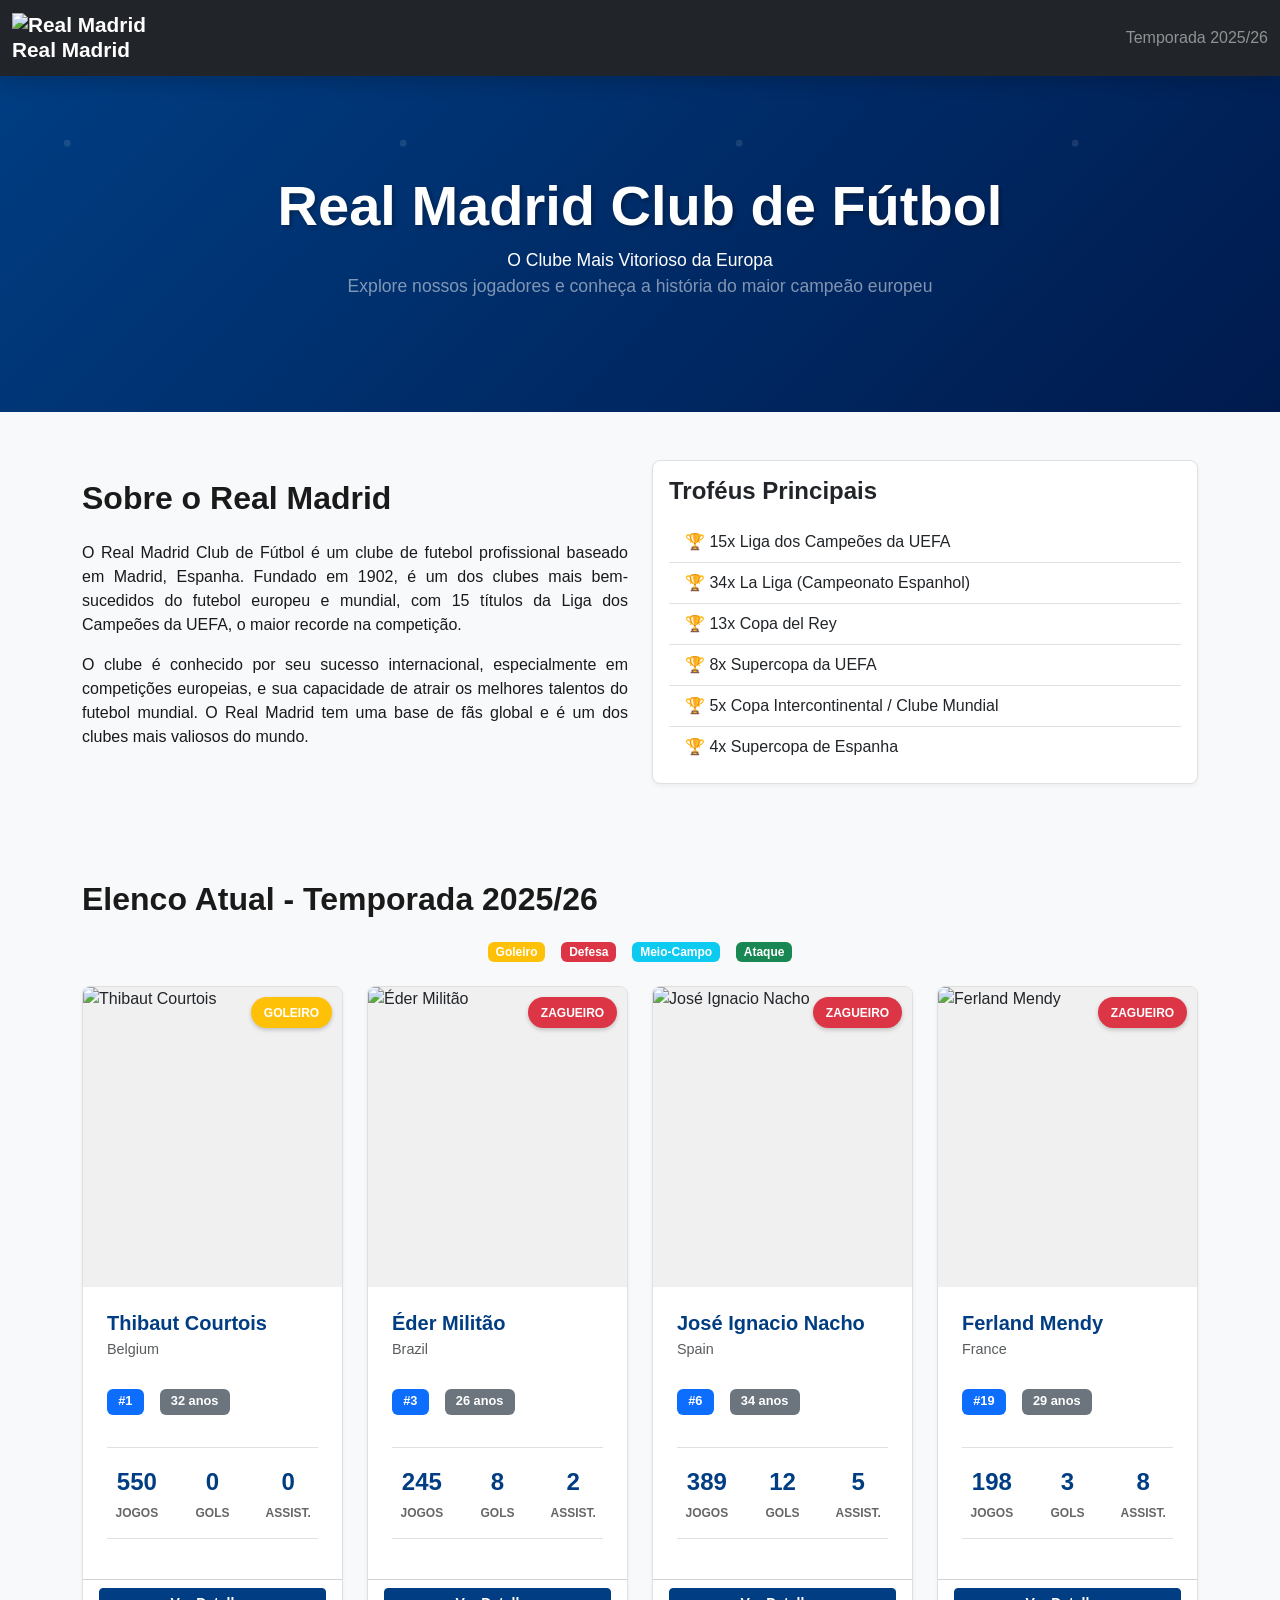
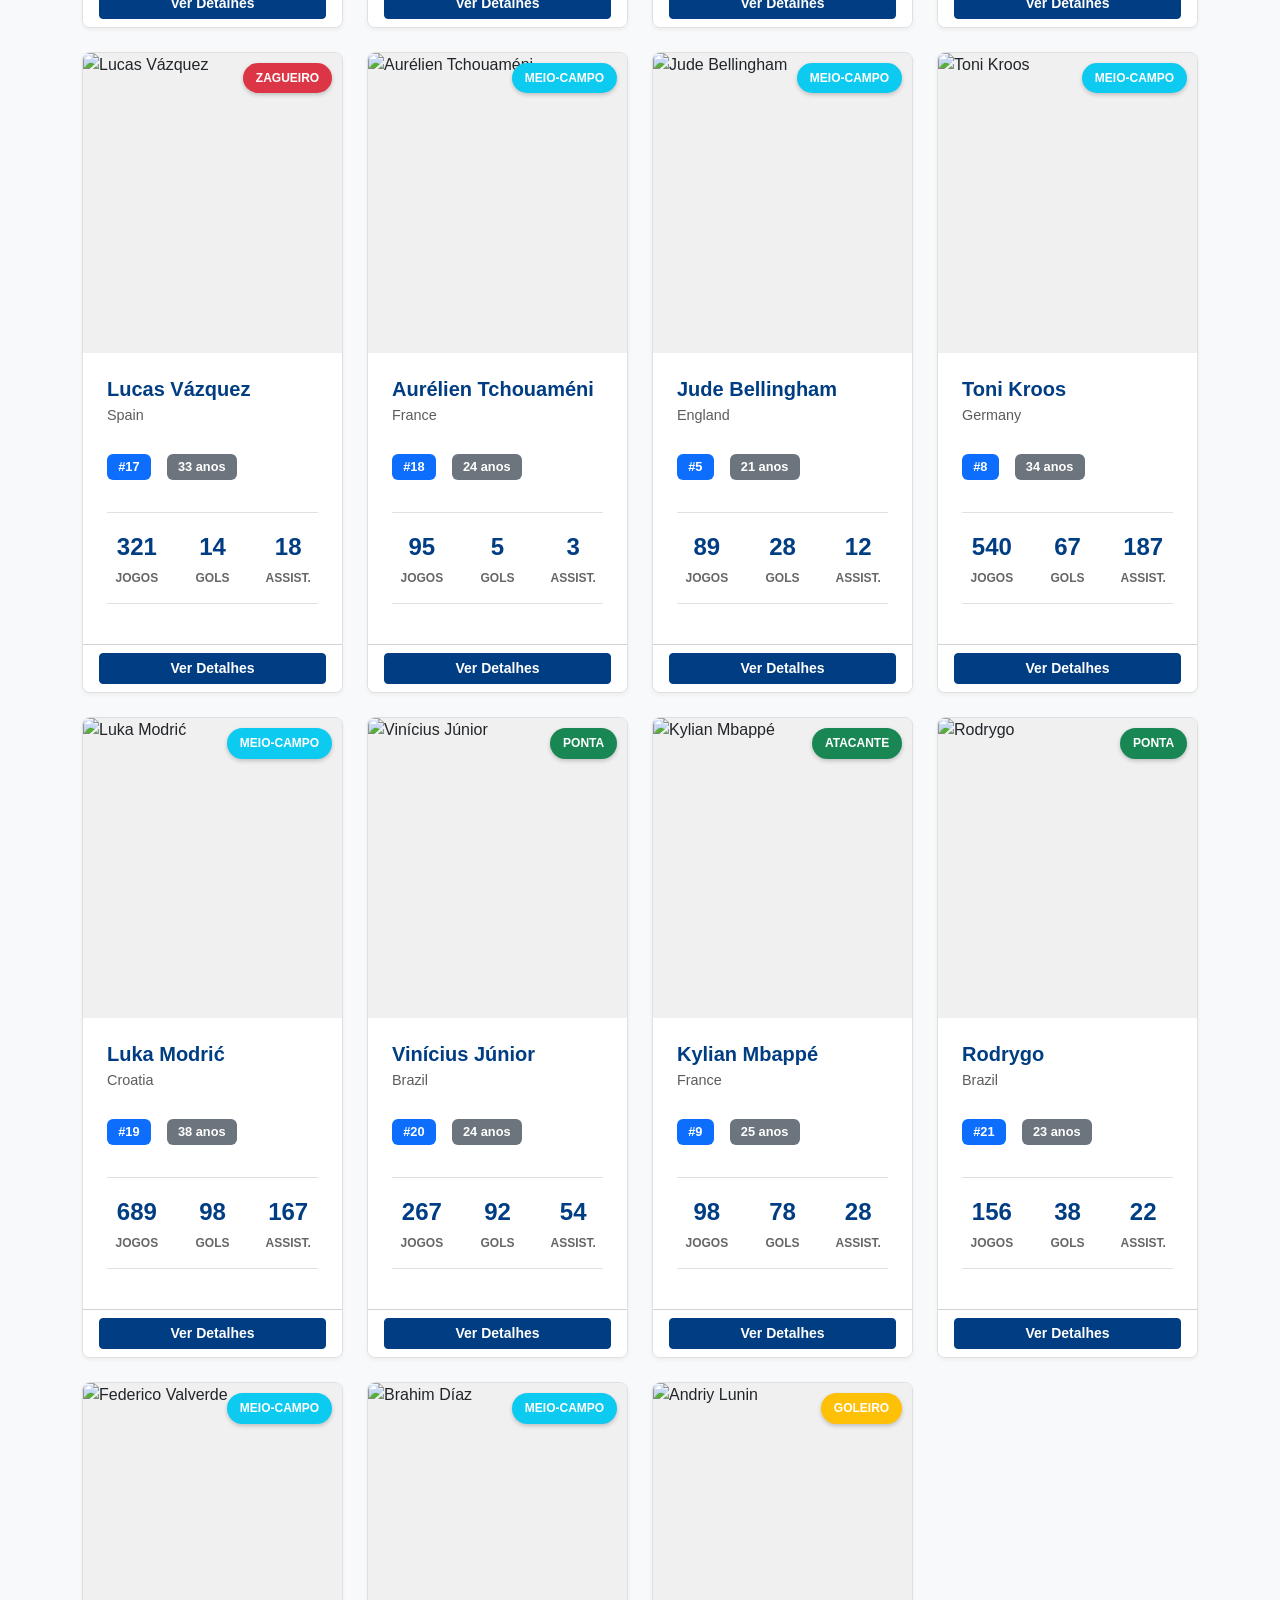
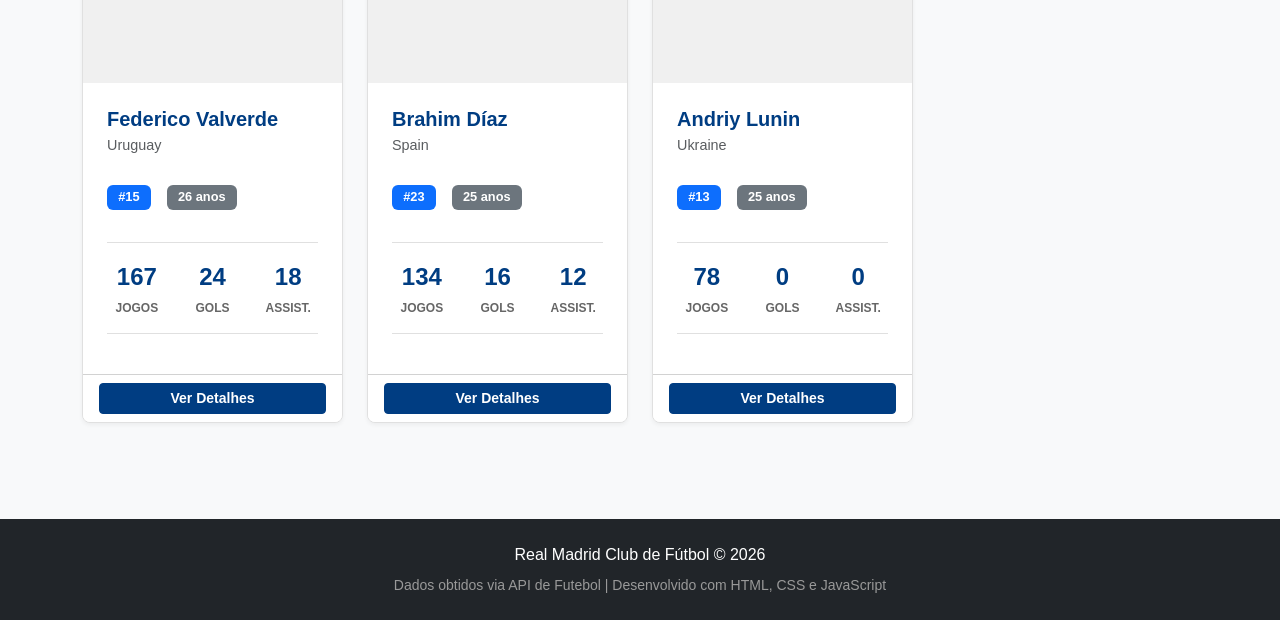
==== index.html @ dc1a7339 "Initial commit: Real Madrid website with players, history, and stats" ====
<!DOCTYPE html>
<html lang="pt-BR">
<head>
    <meta charset="UTF-8">
    <meta name="viewport" content="width=device-width, initial-scale=1.0">
    <title>Real Madrid - Site Oficial</title>
    <link href="https://cdn.jsdelivr.net/npm/bootstrap@5.3.0/dist/css/bootstrap.min.css" rel="stylesheet">
    <link rel="stylesheet" href="css/style.css">
</head>
<body>
    <!-- Navbar -->
    <nav class="navbar navbar-dark bg-dark sticky-top shadow">
        <div class="container-fluid">
            <a href="index.html" class="navbar-brand mb-0 h1">
                <img src="https://www.realmadrid.com/img/header/escudo.png" alt="Real Madrid" height="45" class="me-2">
                <strong>Real Madrid</strong>
            </a>
            <span class="text-white-50 ms-auto">Temporada 2025/26</span>
        </div>
    </nav>

    <!-- Hero Section -->
    <div class="hero-section">
        <div class="container-fluid text-center py-5">
            <h1 class="display-4 text-white mb-2">Real Madrid Club de Fútbol</h1>
            <p class="lead text-white mb-0">O Clube Mais Vitorioso da Europa</p>
            <p class="text-white-50">Explore nossos jogadores e conheça a história do maior campeão europeu</p>
        </div>
    </div>

    <!-- History Section -->
    <div class="container-fluid py-5 bg-light">
        <div class="container">
            <div class="row align-items-center">
                <div class="col-md-6">
                    <h2 class="mb-4">Sobre o Real Madrid</h2>
                    <p class="text-justify">
                        O Real Madrid Club de Fútbol é um clube de futebol profissional baseado em Madrid, Espanha. 
                        Fundado em 1902, é um dos clubes mais bem-sucedidos do futebol europeu e mundial, 
                        com 15 títulos da Liga dos Campeões da UEFA, o maior recorde na competição.
                    </p>
                    <p class="text-justify">
                        O clube é conhecido por seu sucesso internacional, especialmente em competições europeias, 
                        e sua capacidade de atrair os melhores talentos do futebol mundial. 
                        O Real Madrid tem uma base de fãs global e é um dos clubes mais valiosos do mundo.
                    </p>
                </div>
                <div class="col-md-6">
                    <div class="card bg-white">
                        <div class="card-body">
                            <h4 class="card-title mb-3">Troféus Principais</h4>
                            <ul class="list-group list-group-flush">
                                <li class="list-group-item">🏆 15x Liga dos Campeões da UEFA</li>
                                <li class="list-group-item">🏆 34x La Liga (Campeonato Espanhol)</li>
                                <li class="list-group-item">🏆 13x Copa del Rey</li>
                                <li class="list-group-item">🏆 8x Supercopa da UEFA</li>
                                <li class="list-group-item">🏆 5x Copa Intercontinental / Clube Mundial</li>
                                <li class="list-group-item">🏆 4x Supercopa de Espanha</li>
                            </ul>
                        </div>
                    </div>
                </div>
            </div>
        </div>
    </div>

    <!-- Players Section -->
    <div class="container-fluid py-5">
        <div class="container">
            <h2 class="mb-4">Elenco Atual - Temporada 2025/26</h2>
            
            <!-- Legenda de Posições -->
            <div class="row mb-4">
                <div class="col-12">
                    <div class="d-flex flex-wrap gap-3 justify-content-center">
                        <div class="d-flex align-items-center gap-2">
                            <span class="badge bg-warning">Goleiro</span>
                        </div>
                        <div class="d-flex align-items-center gap-2">
                            <span class="badge bg-danger">Defesa</span>
                        </div>
                        <div class="d-flex align-items-center gap-2">
                            <span class="badge bg-info">Meio-Campo</span>
                        </div>
                        <div class="d-flex align-items-center gap-2">
                            <span class="badge bg-success">Ataque</span>
                        </div>
                    </div>
                </div>
            </div>
            
            <!-- Loading Message -->
            <div id="loading" class="text-center mb-4">
                <div class="spinner-border text-primary" role="status">
                    <span class="visually-hidden">Carregando...</span>
                </div>
                <p class="mt-2">Carregando dados dos jogadores...</p>
            </div>

            <!-- Error Message -->
            <div id="error" class="alert alert-danger d-none" role="alert">
                <strong>Erro!</strong> <span id="errorMessage"></span>
            </div>

            <!-- Players Grid -->
            <div id="playersContainer" class="row g-4">
                <!-- Jogadores serão carregados aqui -->
            </div>
        </div>
    </div>

    <!-- Footer -->
    <footer class="bg-dark text-white text-center py-4 mt-5">
        <div class="container">
            <p class="mb-2">Real Madrid Club de Fútbol © 2026</p>
            <p class="text-muted small">Dados obtidos via API de Futebol | Desenvolvido com HTML, CSS e JavaScript</p>
        </div>
    </footer>

    <script src="https://cdn.jsdelivr.net/npm/bootstrap@5.3.0/dist/js/bootstrap.bundle.min.js"></script>
    <script src="js/api.js"></script>
    <script src="js/script.js"></script>
</body>
</html>
---- css/style.css ----
/* style.css - Estilos customizados para o projeto Real Madrid */

/**
 * Variáveis CSS
 */
:root {
    --primary-color: #003d82; /* Azul Real Madrid */
    --secondary-color: #fff; /* Branco */
    --accent-color: #ffc400; /* Dourado */
    --dark-color: #1a1a1a;
    --light-color: #f8f9fa;
    --border-radius: 0.5rem;
}

/**
 * Estilos Gerais
 */
body {
    font-family: 'Segoe UI', Tahoma, Geneva, Verdana, sans-serif;
    background-color: var(--light-color);
    color: var(--dark-color);
}

a {
    color: var(--primary-color);
    text-decoration: none;
    transition: color 0.3s ease;
}

a:hover {
    color: var(--accent-color);
}

h1, h2, h3, h4, h5, h6 {
    color: var(--dark-color);
    font-weight: 600;
}

/**
 * Navbar
 */
.navbar {
    box-shadow: 0 2px 4px rgba(0, 0, 0, 0.1);
}

.navbar-brand {
    font-weight: 700;
    font-size: 1.3rem;
    transition: transform 0.3s ease;
}

.navbar-brand:hover {
    transform: scale(1.05);
}

/**
 * Hero Section
 */
.hero-section {
    background: linear-gradient(135deg, var(--primary-color) 0%, #001a4d 100%);
    color: white;
    padding: 3rem 0;
    position: relative;
    overflow: hidden;
}

.hero-section::before {
    content: '';
    position: absolute;
    top: 0;
    left: 0;
    right: 0;
    bottom: 0;
    background-image: 
        url('data:image/svg+xml,<svg xmlns="http://www.w3.org/2000/svg" viewBox="0 0 100 100"><circle cx="20" cy="20" r="1" fill="%23fff" opacity="0.1"/></svg>');
    background-repeat: repeat;
    pointer-events: none;
}

.hero-section h1 {
    color: white;
    text-shadow: 2px 2px 4px rgba(0, 0, 0, 0.3);
    font-weight: 700;
}

.hero-section p {
    font-size: 1.1rem;
}

/**
 * Cards dos Jogadores
 */
.player-card {
    transition: all 0.3s ease;
    border: 1px solid #e0e0e0;
    border-radius: var(--border-radius);
    overflow: hidden;
    box-shadow: 0 2px 8px rgba(0, 0, 0, 0.1);
    display: flex;
    flex-direction: column;
    height: 100%;
    position: relative;
}

.player-card:hover {
    transform: translateY(-8px);
    box-shadow: 0 8px 16px rgba(0, 0, 0, 0.15);
    border-color: var(--accent-color);
}

.position-badge {
    position: absolute;
    top: 10px;
    right: 10px;
    padding: 0.4rem 0.8rem;
    border-radius: 20px;
    font-size: 0.75rem;
    font-weight: 600;
    z-index: 10;
    text-transform: uppercase;
    box-shadow: 0 2px 4px rgba(0, 0, 0, 0.2);
}

.player-image-wrapper {
    width: 100%;
    height: 300px;
    overflow: hidden;
    background: linear-gradient(135deg, #f0f0f0 0%, #e8e8e8 100%);
    position: relative;
}

.player-card .player-image {
    width: 100%;
    height: 100%;
    object-fit: cover;
    transition: transform 0.3s ease;
}

.player-card:hover .player-image {
    transform: scale(1.05);
}

.player-card .card-body {
    padding: 1.5rem;
    flex-grow: 1;
    display: flex;
    flex-direction: column;
}

.player-card .card-title {
    color: var(--primary-color);
    font-weight: 700;
    margin-bottom: 0.25rem;
}

.player-card .card-text {
    font-size: 0.9rem;
}

.player-stats {
    display: flex;
    gap: 0.5rem;
    flex-wrap: wrap;
    margin-top: 0.75rem;
}

.player-stats .badge {
    font-weight: 600;
    padding: 0.4rem 0.7rem;
    font-size: 0.8rem;
}

/**
 * Stats Row nos Cards
 */
.stats-row {
    display: grid;
    grid-template-columns: repeat(3, 1fr);
    gap: 1rem;
    text-align: center;
    padding: 1rem 0;
    border-top: 1px solid #e0e0e0;
    border-bottom: 1px solid #e0e0e0;
    margin: 1rem 0;
}

.stat-item {
    display: flex;
    flex-direction: column;
    gap: 0.25rem;
}

.stat-value {
    font-size: 1.5rem;
    font-weight: 700;
    color: var(--primary-color);
}

.stat-label {
    font-size: 0.75rem;
    color: #666;
    text-transform: uppercase;
    font-weight: 600;
}

/**
 * Botões
 */
.btn-primary {
    background-color: var(--primary-color);
    border-color: var(--primary-color);
    font-weight: 600;
    transition: all 0.3s ease;
}

.btn-primary:hover {
    background-color: var(--accent-color);
    border-color: var(--accent-color);
    color: var(--dark-color);
    transform: scale(1.05);
}

.btn-primary:focus,
.btn-primary:active {
    background-color: #002855;
    border-color: #002855;
}

/**
 * Cards de Informação
 */
.card {
    border: 1px solid #e0e0e0;
    border-radius: var(--border-radius);
    box-shadow: 0 2px 4px rgba(0, 0, 0, 0.05);
    transition: box-shadow 0.3s ease;
}

.card:hover {
    box-shadow: 0 4px 8px rgba(0, 0, 0, 0.1);
}

.card-header {
    border-bottom: 2px solid rgba(255, 255, 255, 0.2);
    font-weight: 600;
}

.card-header.bg-primary {
    background-color: var(--primary-color) !important;
}

.card-header.bg-success {
    background-color: #28a745 !important;
}

.card-header.bg-info {
    background-color: #17a2b8 !important;
}

/**
 * Alertas
 */
.alert {
    border-radius: var(--border-radius);
    border: none;
    box-shadow: 0 2px 4px rgba(0, 0, 0, 0.1);
}

.alert-danger {
    background-color: #f8d7da;
    color: #721c24;
}

/**
 * Loading Spinner
 */
.spinner-border {
    color: var(--primary-color);
    width: 3rem;
    height: 3rem;
}

/**
 * Footer
 */
footer {
    background-color: var(--dark-color);
    color: white;
    margin-top: 5rem;
}

footer p {
    margin: 0;
}

footer .text-muted {
    color: #999 !important;
}

/**
 * Página de Detalhes
 */
.player-detail-card {
    box-shadow: 0 4px 8px rgba(0, 0, 0, 0.15);
}

.player-detail-image-wrapper {
    width: 100%;
    height: 400px;
    overflow: hidden;
    background: linear-gradient(135deg, #f0f0f0 0%, #e8e8e8 100%);
}

.player-detail-image {
    width: 100%;
    height: 100%;
    object-fit: cover;
    display: block;
}

/**
 * Responsividade
 */
@media (max-width: 768px) {
    .hero-section {
        padding: 2rem 0;
    }

    .hero-section h1 {
        font-size: 2rem;
    }

    .hero-section p {
        font-size: 0.95rem;
    }

    .player-card .player-image {
        height: 250px;
    }

    .player-detail-image-wrapper {
        height: 300px;
    }

    .stats-row {
        gap: 0.5rem;
    }

    .stat-value {
        font-size: 1.25rem;
    }

    .stat-label {
        font-size: 0.7rem;
    }

    .container-fluid {
        padding-left: 1rem;
        padding-right: 1rem;
    }
}

@media (max-width: 576px) {
    .hero-section h1 {
        font-size: 1.5rem;
    }

    .hero-section p {
        font-size: 0.9rem;
    }

    .navbar-brand {
        font-size: 1rem;
    }

    .player-card {
        margin-bottom: 1rem;
    }

    .player-card .player-image {
        height: 200px;
    }

    .player-detail-image-wrapper {
        height: 250px;
    }

    .card-body {
        padding: 1rem;
    }

    .card-title {
        font-size: 1rem;
    }

    .stats-row {
        grid-template-columns: repeat(3, 1fr);
        gap: 0.25rem;
    }

    .card-header h5 {
        font-size: 1rem;
    }
}

/**
 * Utilitários
 */
.text-justify {
    text-align: justify;
}

.transition-smooth {
    transition: all 0.3s ease;
}

.shadow-sm {
    box-shadow: 0 1px 3px rgba(0, 0, 0, 0.1);
}

.shadow {
    box-shadow: 0 2px 8px rgba(0, 0, 0, 0.15);
}

/**
 * Animações
 */
@keyframes fadeIn {
    from {
        opacity: 0;
        transform: translateY(10px);
    }
    to {
        opacity: 1;
        transform: translateY(0);
    }
}

.fade-in {
    animation: fadeIn 0.5s ease;
}

.card {
    animation: fadeIn 0.5s ease;
}

/**
 * Melhorias de acessibilidade
 */
.btn:focus {
    outline: 2px solid var(--accent-color);
    outline-offset: 2px;
}

a:focus {
    outline: 2px solid var(--primary-color);
    outline-offset: 2px;
}

img {
    max-width: 100%;
    height: auto;
    display: block;
}

.card img {
    background-color: #f0f0f0;
}
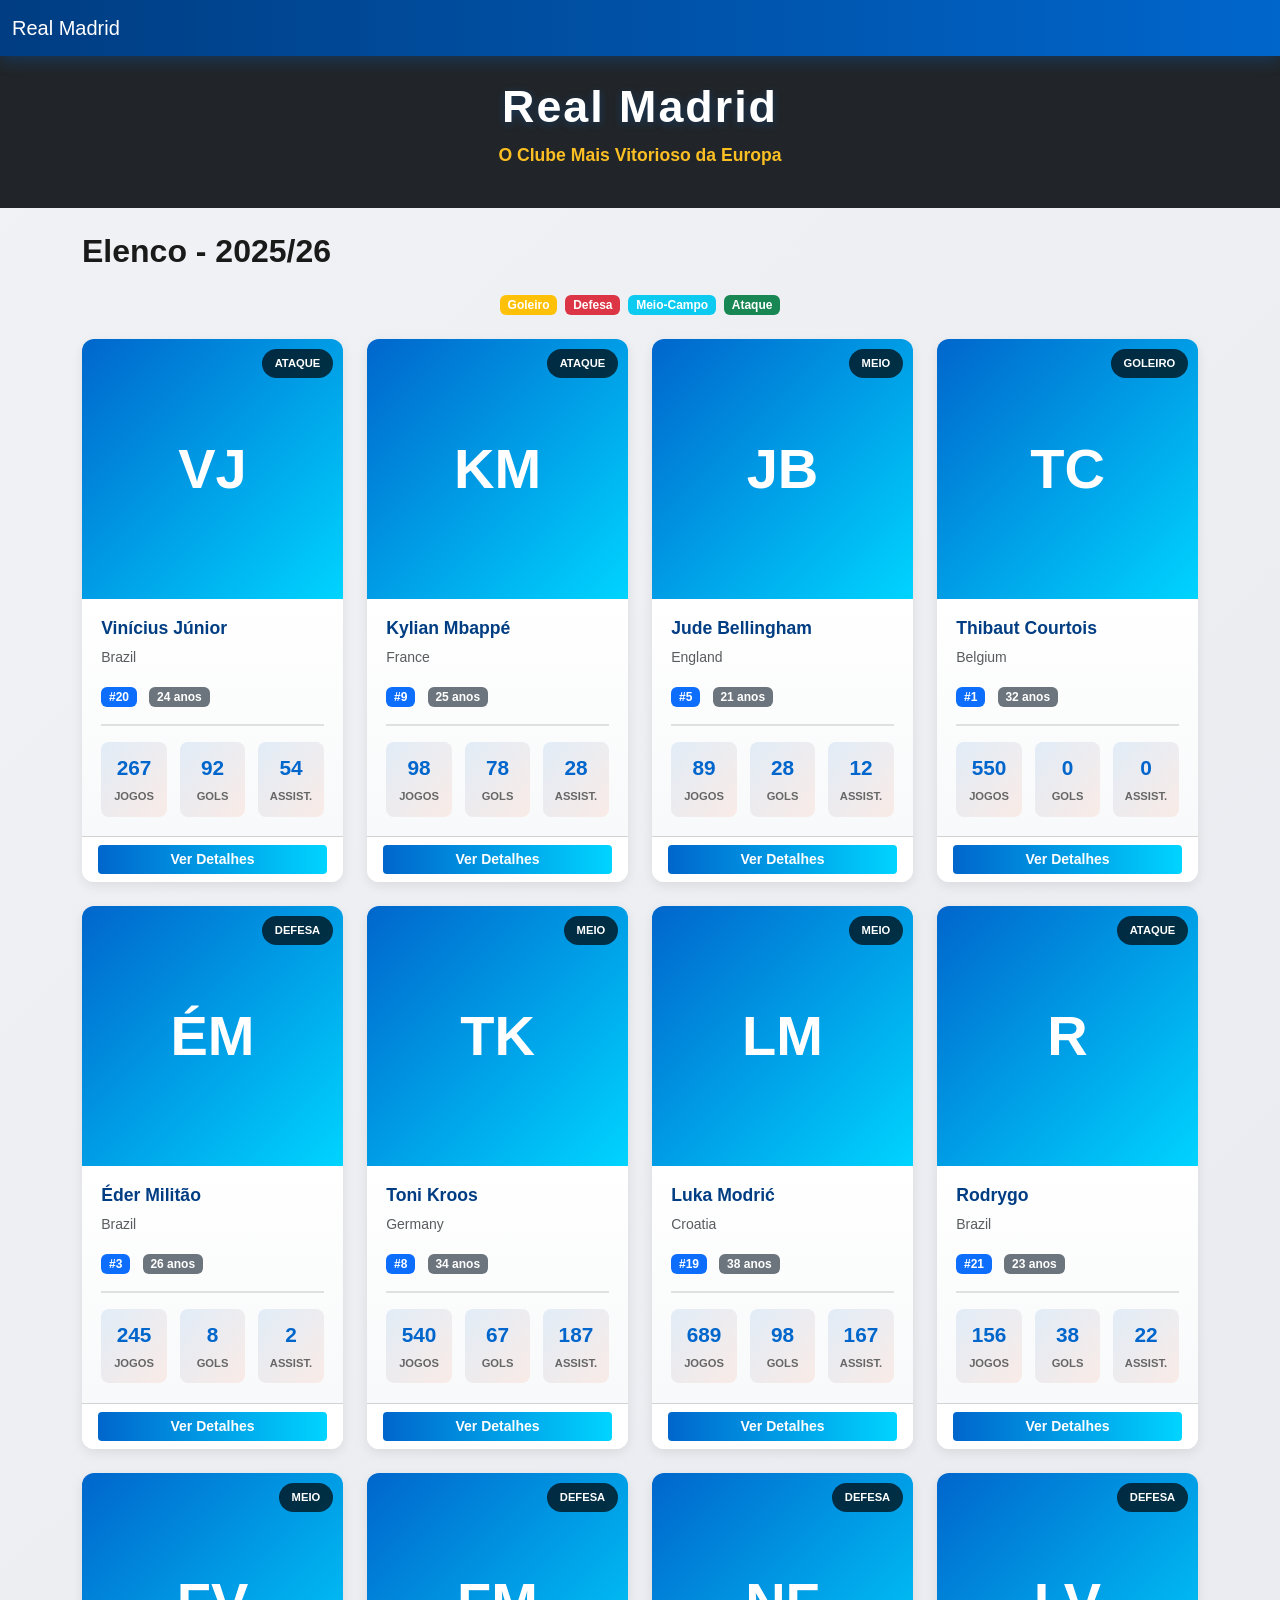
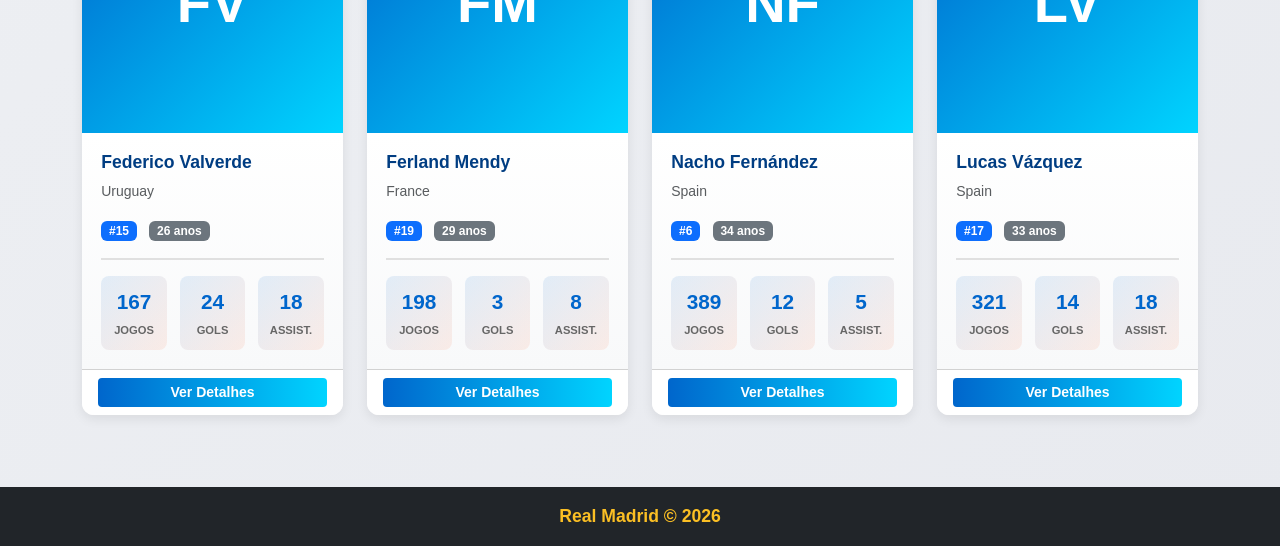
==== commit bf1bae10: "Redesign UI colorido e moderno com 12 jogadores e fotos em gradiente" ====
--- a/index.html
+++ b/index.html
@@ -3,118 +3,45 @@
 <head>
     <meta charset="UTF-8">
     <meta name="viewport" content="width=device-width, initial-scale=1.0">
-    <title>Real Madrid - Site Oficial</title>
+    <title>Real Madrid</title>
     <link href="https://cdn.jsdelivr.net/npm/bootstrap@5.3.0/dist/css/bootstrap.min.css" rel="stylesheet">
     <link rel="stylesheet" href="css/style.css">
 </head>
 <body>
-    <!-- Navbar -->
-    <nav class="navbar navbar-dark bg-dark sticky-top shadow">
+    <nav class="navbar navbar-dark bg-dark">
         <div class="container-fluid">
-            <a href="index.html" class="navbar-brand mb-0 h1">
-                <img src="https://www.realmadrid.com/img/header/escudo.png" alt="Real Madrid" height="45" class="me-2">
-                <strong>Real Madrid</strong>
-            </a>
-            <span class="text-white-50 ms-auto">Temporada 2025/26</span>
+            <a href="index.html" class="navbar-brand">Real Madrid</a>
         </div>
     </nav>
 
-    <!-- Hero Section -->
-    <div class="hero-section">
-        <div class="container-fluid text-center py-5">
-            <h1 class="display-4 text-white mb-2">Real Madrid Club de Fútbol</h1>
-            <p class="lead text-white mb-0">O Clube Mais Vitorioso da Europa</p>
-            <p class="text-white-50">Explore nossos jogadores e conheça a história do maior campeão europeu</p>
-        </div>
+    <div class="bg-dark text-white text-center py-4">
+        <h1>Real Madrid</h1>
+        <p>O Clube Mais Vitorioso da Europa</p>
     </div>
 
-    <!-- History Section -->
-    <div class="container-fluid py-5 bg-light">
-        <div class="container">
-            <div class="row align-items-center">
-                <div class="col-md-6">
-                    <h2 class="mb-4">Sobre o Real Madrid</h2>
-                    <p class="text-justify">
-                        O Real Madrid Club de Fútbol é um clube de futebol profissional baseado em Madrid, Espanha. 
-                        Fundado em 1902, é um dos clubes mais bem-sucedidos do futebol europeu e mundial, 
-                        com 15 títulos da Liga dos Campeões da UEFA, o maior recorde na competição.
-                    </p>
-                    <p class="text-justify">
-                        O clube é conhecido por seu sucesso internacional, especialmente em competições europeias, 
-                        e sua capacidade de atrair os melhores talentos do futebol mundial. 
-                        O Real Madrid tem uma base de fãs global e é um dos clubes mais valiosos do mundo.
-                    </p>
-                </div>
-                <div class="col-md-6">
-                    <div class="card bg-white">
-                        <div class="card-body">
-                            <h4 class="card-title mb-3">Troféus Principais</h4>
-                            <ul class="list-group list-group-flush">
-                                <li class="list-group-item">🏆 15x Liga dos Campeões da UEFA</li>
-                                <li class="list-group-item">🏆 34x La Liga (Campeonato Espanhol)</li>
-                                <li class="list-group-item">🏆 13x Copa del Rey</li>
-                                <li class="list-group-item">🏆 8x Supercopa da UEFA</li>
-                                <li class="list-group-item">🏆 5x Copa Intercontinental / Clube Mundial</li>
-                                <li class="list-group-item">🏆 4x Supercopa de Espanha</li>
-                            </ul>
-                        </div>
-                    </div>
-                </div>
-            </div>
+    <div class="container py-4">
+        <h2 class="mb-4">Elenco - 2025/26</h2>
+        
+        <div class="d-flex gap-2 justify-content-center mb-4">
+            <span class="badge bg-warning">Goleiro</span>
+            <span class="badge bg-danger">Defesa</span>
+            <span class="badge bg-info">Meio-Campo</span>
+            <span class="badge bg-success">Ataque</span>
         </div>
+
+        <div id="loading" class="text-center">
+            <p>Carregando...</p>
+        </div>
+
+        <div id="error" class="alert alert-danger d-none">
+            <span id="errorMessage"></span>
+        </div>
+
+        <div id="playersContainer" class="row g-4"></div>
     </div>
 
-    <!-- Players Section -->
-    <div class="container-fluid py-5">
-        <div class="container">
-            <h2 class="mb-4">Elenco Atual - Temporada 2025/26</h2>
-            
-            <!-- Legenda de Posições -->
-            <div class="row mb-4">
-                <div class="col-12">
-                    <div class="d-flex flex-wrap gap-3 justify-content-center">
-                        <div class="d-flex align-items-center gap-2">
-                            <span class="badge bg-warning">Goleiro</span>
-                        </div>
-                        <div class="d-flex align-items-center gap-2">
-                            <span class="badge bg-danger">Defesa</span>
-                        </div>
-                        <div class="d-flex align-items-center gap-2">
-                            <span class="badge bg-info">Meio-Campo</span>
-                        </div>
-                        <div class="d-flex align-items-center gap-2">
-                            <span class="badge bg-success">Ataque</span>
-                        </div>
-                    </div>
-                </div>
-            </div>
-            
-            <!-- Loading Message -->
-            <div id="loading" class="text-center mb-4">
-                <div class="spinner-border text-primary" role="status">
-                    <span class="visually-hidden">Carregando...</span>
-                </div>
-                <p class="mt-2">Carregando dados dos jogadores...</p>
-            </div>
-
-            <!-- Error Message -->
-            <div id="error" class="alert alert-danger d-none" role="alert">
-                <strong>Erro!</strong> <span id="errorMessage"></span>
-            </div>
-
-            <!-- Players Grid -->
-            <div id="playersContainer" class="row g-4">
-                <!-- Jogadores serão carregados aqui -->
-            </div>
-        </div>
-    </div>
-
-    <!-- Footer -->
-    <footer class="bg-dark text-white text-center py-4 mt-5">
-        <div class="container">
-            <p class="mb-2">Real Madrid Club de Fútbol © 2026</p>
-            <p class="text-muted small">Dados obtidos via API de Futebol | Desenvolvido com HTML, CSS e JavaScript</p>
-        </div>
+    <footer class="bg-dark text-white text-center py-3 mt-5">
+        <p class="mb-0">Real Madrid © 2026</p>
     </footer>
 
     <script src="https://cdn.jsdelivr.net/npm/bootstrap@5.3.0/dist/js/bootstrap.bundle.min.js"></script>
--- a/css/style.css
+++ b/css/style.css
@@ -1,111 +1,53 @@
-/* style.css - Estilos customizados para o projeto Real Madrid */
-
-/**
- * Variáveis CSS
- */
 :root {
-    --primary-color: #003d82; /* Azul Real Madrid */
-    --secondary-color: #fff; /* Branco */
-    --accent-color: #ffc400; /* Dourado */
-    --dark-color: #1a1a1a;
-    --light-color: #f8f9fa;
-    --border-radius: 0.5rem;
-}
-
-/**
- * Estilos Gerais
- */
+    --primary: #003d82;
+    --accent: #ff6b35;
+    --dark: #1a1a1a;
+    --light: #f0f2f5;
+    --blue: #0066cc;
+    --green: #2ecc71;
+    --pink: #ff006e;
+    --purple: #7c3aed;
+    --yellow: #fbbf24;
+}
+
 body {
-    font-family: 'Segoe UI', Tahoma, Geneva, Verdana, sans-serif;
-    background-color: var(--light-color);
-    color: var(--dark-color);
+    font-family: 'Segoe UI', sans-serif;
+    background: linear-gradient(135deg, #f0f2f5 0%, #e8eaef 100%);
+    color: var(--dark);
 }
 
 a {
-    color: var(--primary-color);
+    color: var(--primary);
     text-decoration: none;
-    transition: color 0.3s ease;
-}
-
-a:hover {
-    color: var(--accent-color);
 }
 
 h1, h2, h3, h4, h5, h6 {
-    color: var(--dark-color);
+    color: var(--dark);
     font-weight: 600;
 }
 
-/**
- * Navbar
- */
 .navbar {
-    box-shadow: 0 2px 4px rgba(0, 0, 0, 0.1);
-}
-
-.navbar-brand {
-    font-weight: 700;
-    font-size: 1.3rem;
-    transition: transform 0.3s ease;
-}
-
-.navbar-brand:hover {
-    transform: scale(1.05);
-}
-
-/**
- * Hero Section
- */
-.hero-section {
-    background: linear-gradient(135deg, var(--primary-color) 0%, #001a4d 100%);
-    color: white;
-    padding: 3rem 0;
-    position: relative;
+    background: linear-gradient(90deg, #003d82 0%, #0066cc 100%) !important;
+    box-shadow: 0 4px 15px rgba(0,102,204,0.3);
+}
+
+.player-card {
+    border: none;
     overflow: hidden;
-}
-
-.hero-section::before {
-    content: '';
-    position: absolute;
-    top: 0;
-    left: 0;
-    right: 0;
-    bottom: 0;
-    background-image: 
-        url('data:image/svg+xml,<svg xmlns="http://www.w3.org/2000/svg" viewBox="0 0 100 100"><circle cx="20" cy="20" r="1" fill="%23fff" opacity="0.1"/></svg>');
-    background-repeat: repeat;
-    pointer-events: none;
-}
-
-.hero-section h1 {
-    color: white;
-    text-shadow: 2px 2px 4px rgba(0, 0, 0, 0.3);
-    font-weight: 700;
-}
-
-.hero-section p {
-    font-size: 1.1rem;
-}
-
-/**
- * Cards dos Jogadores
- */
-.player-card {
-    transition: all 0.3s ease;
-    border: 1px solid #e0e0e0;
-    border-radius: var(--border-radius);
-    overflow: hidden;
-    box-shadow: 0 2px 8px rgba(0, 0, 0, 0.1);
+    background: white;
+    box-shadow: 0 4px 15px rgba(0,0,0,0.08);
     display: flex;
     flex-direction: column;
     height: 100%;
-    position: relative;
+    transition: all 0.3s;
+    border-radius: 12px;
+    border-top: 4px solid #0066cc;
 }
 
 .player-card:hover {
     transform: translateY(-8px);
-    box-shadow: 0 8px 16px rgba(0, 0, 0, 0.15);
-    border-color: var(--accent-color);
+    box-shadow: 0 12px 24px rgba(0,102,204,0.2);
+    border-top-color: #ff6b35;
 }
 
 .position-badge {
@@ -113,356 +55,150 @@
     top: 10px;
     right: 10px;
     padding: 0.4rem 0.8rem;
-    border-radius: 20px;
-    font-size: 0.75rem;
-    font-weight: 600;
+    border-radius: 25px;
+    font-size: 0.7rem;
+    font-weight: 700;
     z-index: 10;
     text-transform: uppercase;
-    box-shadow: 0 2px 4px rgba(0, 0, 0, 0.2);
+    background: rgba(0,0,0,0.7) !important;
+    color: white !important;
 }
 
 .player-image-wrapper {
     width: 100%;
-    height: 300px;
+    height: 260px;
     overflow: hidden;
-    background: linear-gradient(135deg, #f0f0f0 0%, #e8e8e8 100%);
+    background: linear-gradient(135deg, #0066cc 0%, #00d4ff 100%);
     position: relative;
 }
 
-.player-card .player-image {
+.player-image {
     width: 100%;
     height: 100%;
     object-fit: cover;
-    transition: transform 0.3s ease;
+    transition: transform 0.3s;
 }
 
 .player-card:hover .player-image {
     transform: scale(1.05);
 }
 
-.player-card .card-body {
-    padding: 1.5rem;
+.card-body {
+    padding: 1.2rem;
     flex-grow: 1;
-    display: flex;
-    flex-direction: column;
-}
-
-.player-card .card-title {
-    color: var(--primary-color);
-    font-weight: 700;
-    margin-bottom: 0.25rem;
-}
-
-.player-card .card-text {
-    font-size: 0.9rem;
-}
-
-.player-stats {
-    display: flex;
-    gap: 0.5rem;
-    flex-wrap: wrap;
-    margin-top: 0.75rem;
-}
-
-.player-stats .badge {
-    font-weight: 600;
-    padding: 0.4rem 0.7rem;
-    font-size: 0.8rem;
-}
-
-/**
- * Stats Row nos Cards
- */
+    background: linear-gradient(to bottom, #fff 0%, #f8f9fa 100%);
+}
+
+.card-title {
+    color: #003d82;
+    font-weight: 800;
+    margin-bottom: 0.5rem;
+    font-size: 1.1rem;
+}
+
 .stats-row {
     display: grid;
     grid-template-columns: repeat(3, 1fr);
-    gap: 1rem;
+    gap: 0.8rem;
     text-align: center;
-    padding: 1rem 0;
-    border-top: 1px solid #e0e0e0;
-    border-bottom: 1px solid #e0e0e0;
-    margin: 1rem 0;
+    padding: 1rem 0 0 0;
+    border-top: 2px solid #e0e0e0;
+    margin-top: 0.8rem;
 }
 
 .stat-item {
-    display: flex;
-    flex-direction: column;
-    gap: 0.25rem;
+    background: linear-gradient(135deg, rgba(0,102,204,0.1) 0%, rgba(255,107,53,0.1) 100%);
+    padding: 0.6rem;
+    border-radius: 8px;
 }
 
 .stat-value {
-    font-size: 1.5rem;
-    font-weight: 700;
-    color: var(--primary-color);
+    font-size: 1.3rem;
+    font-weight: 800;
+    color: #0066cc;
 }
 
 .stat-label {
-    font-size: 0.75rem;
+    font-size: 0.7rem;
     color: #666;
     text-transform: uppercase;
     font-weight: 600;
 }
 
-/**
- * Botões
- */
 .btn-primary {
-    background-color: var(--primary-color);
-    border-color: var(--primary-color);
+    background: linear-gradient(90deg, #0066cc 0%, #00d4ff 100%);
+    border: none;
+    font-weight: 700;
+    color: white;
+}
+
+.btn-primary:hover {
+    background: linear-gradient(90deg, #0050a0 0%, #00a0cc 100%);
+    color: white;
+    transform: translateY(-2px);
+    box-shadow: 0 4px 12px rgba(0,102,204,0.3);
+}
+
+.card {
+    border: none;
+    box-shadow: 0 4px 12px rgba(0,0,0,0.08);
+    border-radius: 12px;
+}
+
+.bg-dark h1 {
+    color: #ffffff;
+    font-weight: 900;
+    font-size: 2.8rem;
+    text-shadow: 0 2px 8px rgba(0,102,204,0.3);
+    letter-spacing: 2px;
+}
+
+.bg-dark p {
+    color: #fbbf24;
+    font-size: 1.1rem;
     font-weight: 600;
-    transition: all 0.3s ease;
-}
-
-.btn-primary:hover {
-    background-color: var(--accent-color);
-    border-color: var(--accent-color);
-    color: var(--dark-color);
-    transform: scale(1.05);
-}
-
-.btn-primary:focus,
-.btn-primary:active {
-    background-color: #002855;
-    border-color: #002855;
-}
-
-/**
- * Cards de Informação
- */
-.card {
-    border: 1px solid #e0e0e0;
-    border-radius: var(--border-radius);
-    box-shadow: 0 2px 4px rgba(0, 0, 0, 0.05);
-    transition: box-shadow 0.3s ease;
-}
-
-.card:hover {
-    box-shadow: 0 4px 8px rgba(0, 0, 0, 0.1);
-}
-
-.card-header {
-    border-bottom: 2px solid rgba(255, 255, 255, 0.2);
-    font-weight: 600;
-}
-
-.card-header.bg-primary {
-    background-color: var(--primary-color) !important;
-}
-
-.card-header.bg-success {
-    background-color: #28a745 !important;
-}
-
-.card-header.bg-info {
-    background-color: #17a2b8 !important;
-}
-
-/**
- * Alertas
- */
+}
+
+.player-image {
+    background: linear-gradient(135deg, #0066cc 0%, #00d4ff 100%);
+    display: flex;
+    align-items: center;
+    justify-content: center;
+    font-size: 3rem;
+    color: white;
+    font-weight: 800;
+}
+
+.player-image[alt]::before {
+    content: attr(alt);
+    position: absolute;
+    top: 50%;
+    left: 50%;
+    transform: translate(-50%, -50%);
+    font-size: 1.2rem;
+    font-weight: bold;
+}
+
 .alert {
-    border-radius: var(--border-radius);
-    border: none;
-    box-shadow: 0 2px 4px rgba(0, 0, 0, 0.1);
-}
-
-.alert-danger {
-    background-color: #f8d7da;
-    color: #721c24;
-}
-
-/**
- * Loading Spinner
- */
-.spinner-border {
-    color: var(--primary-color);
-    width: 3rem;
-    height: 3rem;
-}
-
-/**
- * Footer
- */
+    border-radius: 10px;
+    border: none;
+    background: linear-gradient(135deg, rgba(255,107,53,0.2) 0%, rgba(255,0,110,0.2) 100%);
+}
+
 footer {
-    background-color: var(--dark-color);
-    color: white;
-    margin-top: 5rem;
-}
-
-footer p {
-    margin: 0;
-}
-
-footer .text-muted {
-    color: #999 !important;
-}
-
-/**
- * Página de Detalhes
- */
-.player-detail-card {
-    box-shadow: 0 4px 8px rgba(0, 0, 0, 0.15);
-}
-
-.player-detail-image-wrapper {
-    width: 100%;
-    height: 400px;
-    overflow: hidden;
-    background: linear-gradient(135deg, #f0f0f0 0%, #e8e8e8 100%);
-}
-
-.player-detail-image {
-    width: 100%;
-    height: 100%;
-    object-fit: cover;
-    display: block;
-}
-
-/**
- * Responsividade
- */
+    background-color: var(--dark);
+    color: white;
+    margin-top: 2rem;
+}
+
 @media (max-width: 768px) {
-    .hero-section {
-        padding: 2rem 0;
-    }
-
-    .hero-section h1 {
-        font-size: 2rem;
-    }
-
-    .hero-section p {
-        font-size: 0.95rem;
-    }
-
-    .player-card .player-image {
-        height: 250px;
-    }
-
-    .player-detail-image-wrapper {
-        height: 300px;
-    }
-
-    .stats-row {
-        gap: 0.5rem;
-    }
-
-    .stat-value {
-        font-size: 1.25rem;
-    }
-
-    .stat-label {
-        font-size: 0.7rem;
-    }
-
-    .container-fluid {
-        padding-left: 1rem;
-        padding-right: 1rem;
-    }
+    .player-image-wrapper { height: 150px; }
+    .stat-value { font-size: 1rem; }
+    .stat-label { font-size: 0.6rem; }
 }
 
 @media (max-width: 576px) {
-    .hero-section h1 {
-        font-size: 1.5rem;
-    }
-
-    .hero-section p {
-        font-size: 0.9rem;
-    }
-
-    .navbar-brand {
-        font-size: 1rem;
-    }
-
-    .player-card {
-        margin-bottom: 1rem;
-    }
-
-    .player-card .player-image {
-        height: 200px;
-    }
-
-    .player-detail-image-wrapper {
-        height: 250px;
-    }
-
-    .card-body {
-        padding: 1rem;
-    }
-
-    .card-title {
-        font-size: 1rem;
-    }
-
-    .stats-row {
-        grid-template-columns: repeat(3, 1fr);
-        gap: 0.25rem;
-    }
-
-    .card-header h5 {
-        font-size: 1rem;
-    }
-}
-
-/**
- * Utilitários
- */
-.text-justify {
-    text-align: justify;
-}
-
-.transition-smooth {
-    transition: all 0.3s ease;
-}
-
-.shadow-sm {
-    box-shadow: 0 1px 3px rgba(0, 0, 0, 0.1);
-}
-
-.shadow {
-    box-shadow: 0 2px 8px rgba(0, 0, 0, 0.15);
-}
-
-/**
- * Animações
- */
-@keyframes fadeIn {
-    from {
-        opacity: 0;
-        transform: translateY(10px);
-    }
-    to {
-        opacity: 1;
-        transform: translateY(0);
-    }
-}
-
-.fade-in {
-    animation: fadeIn 0.5s ease;
-}
-
-.card {
-    animation: fadeIn 0.5s ease;
-}
-
-/**
- * Melhorias de acessibilidade
- */
-.btn:focus {
-    outline: 2px solid var(--accent-color);
-    outline-offset: 2px;
-}
-
-a:focus {
-    outline: 2px solid var(--primary-color);
-    outline-offset: 2px;
-}
-
-img {
-    max-width: 100%;
-    height: auto;
-    display: block;
-}
-
-.card img {
-    background-color: #f0f0f0;
-}
+    .player-card { margin-bottom: 1rem; }
+    .player-image-wrapper { height: 120px; }
+    .card-body { padding: 0.75rem; }
+}
